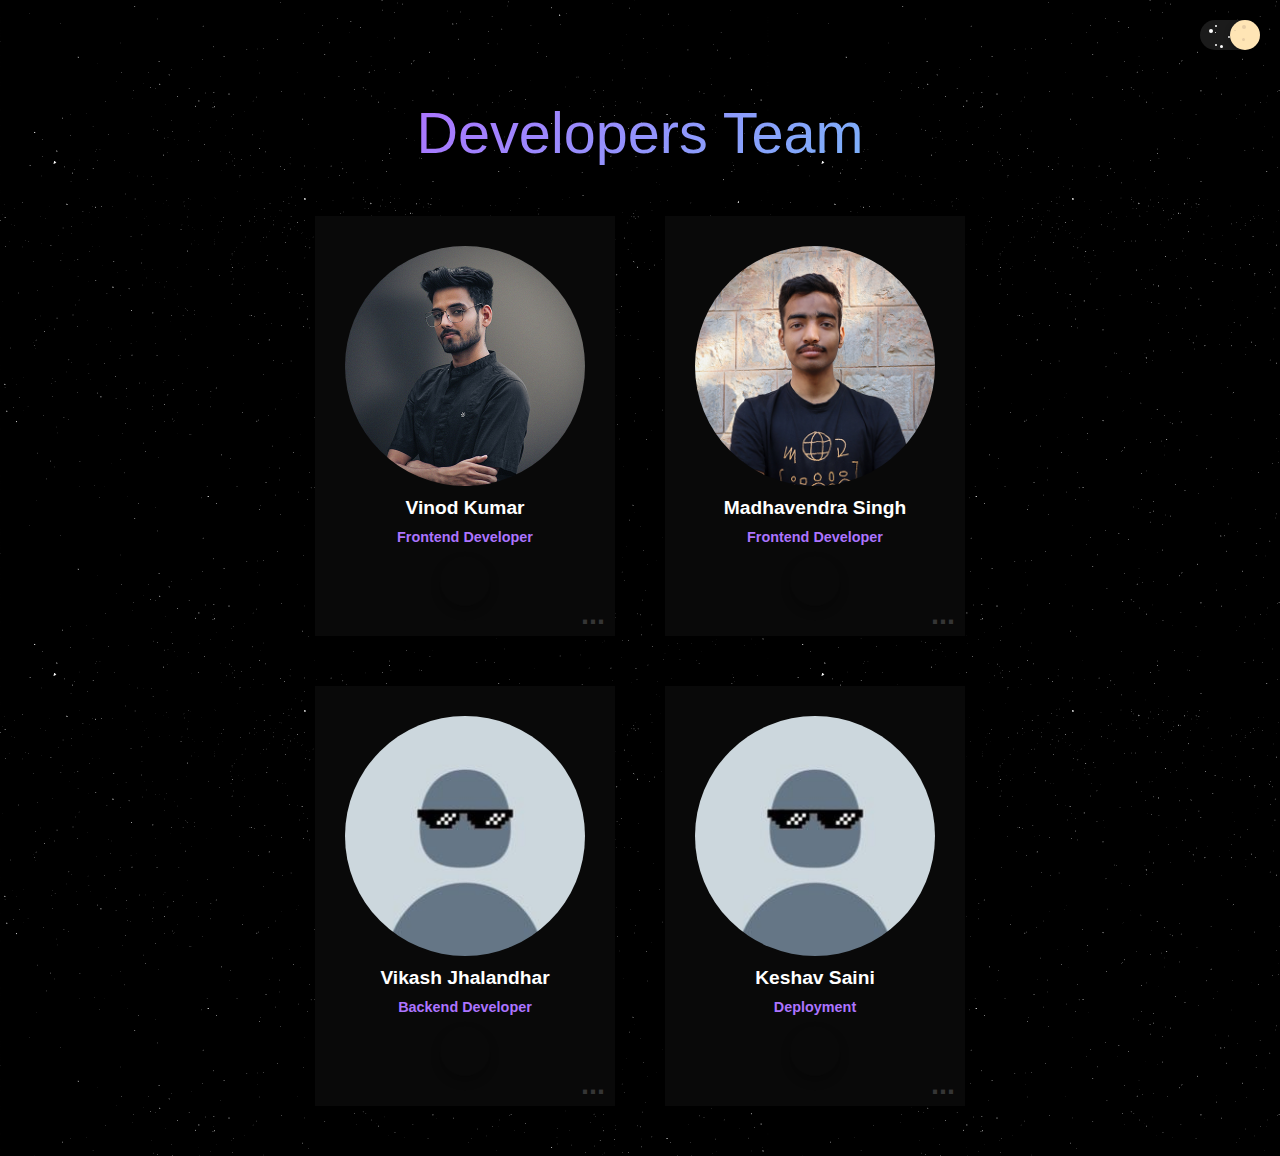
==== developers.html @ 54df7da2 "Initial commit" ====
<!DOCTYPE html>
<html lang="en">
    <head> 
        <meta charset="UTF-8">
        <meta http-equiv="X-UA-Compatible" content="IE=edge">
        <meta name="viewport" content="width=device-width, initial-scale=1.0, user-scalable=no">
        <meta name="theme-color" content="black">
        <title>Aquaregia-Developers</title>
        <link rel="icon" type="image/x-icon" href="faviconjpground.png">
        <!-- aos cdn -->
        <link rel="stylesheet" href="https://unpkg.com/aos@next/dist/aos.css" />
        <!-- stylesheet -->
        <link rel="stylesheet" href="developers.css">
        <!-- fontawesome -->
        <link rel="stylesheet" href="https://use.fontawesome.com/releases/v5.15.4/css/all.css"
            integrity="sha384-DyZ88mC6Up2uqS4h/KRgHuoeGwBcD4Ng9SiP4dIRy0EXTlnuz47vAwmeGwVChigm" crossorigin="anonymous" />
        <!-- Google Fonts link -->
        <link rel="stylesheet" href="https://fonts.googleapis.com/css?family=Sofia">
    
    </head>
<body>
    <header></header> <!-- not using yet -->
    
    <main>
        <div class="stars-moving-background"></div>
        <div class="toggleWrapper">
            <input type="checkbox" class="dn" id="dn" onclick="visualmode()" checked>
            <label for="dn" class="toggle">
                <span class="toggle__handler">
                    <span class="crater crater--1"></span>
                    <span class="crater crater--2"></span>
                    <span class="crater crater--3"></span>
                </span>
                <span class="star star--1"></span>
                <span class="star star--2"></span>
                <span class="star star--3"></span>
                <span class="star star--4"></span>
                <span class="star star--5"></span>
                <span class="star star--6"></span>
            </label>
        </div>



          
        <div class="back-to-home-div"><div id="arrow-left" onclick="history.back()"></div></div> 
        <div class="heading-div"><article>Developers Team</article></div>
        <div class="developers-div">
            <!-- vinod card -->
            <div class="wholecard" id="wholecardvinod" >
            <div class="profile-card"id="vinod">
                <img src="developers photos/vinod.jpg" alt="">
                <article class="name">Vinod Kumar</article>
                <article class="post">Frontend Developer</article>
                <a href="https://wa.link/cqtxen" class="socialoncard"><i class="fab fa-whatsapp"></i></a>
                <article class="more">...</article>
            </div>
            <div class="backside">
                <article class="intro"><p>Hi, I'm Vinod,</p>
                    i prefer simple content structure, clean design pattern and interesting/creative web designs, I love to code from scratch. Checkout my work through my <a href="https://vinodjangid07.github.io/Portfolio/">Portfolio Page.</a>
                </article>
                <a href="tel:+918306469840" class="phone"><i class="fas fa-phone-alt"></i>&nbsp;+918306469840</a>
                <a href="mailto:infovinodjangid@gmail.com" class="mail"><i class="far fa-envelope"></i>&nbsp;infovinodjangid@gmail.com</a>
                <div class="socialsforbackside">
                    <a href="https://www.linkedin.com/in/vinod-jangid-b401111a1/" class="social"><i class="fab fa-linkedin-in"></i></a>

                <a href="https://www.instagram.com/its_.me._vinod/" class="social"><i class="fab fa-instagram"></i></a>

                <a href="https://github.com/vinodjangid07" class="social"><i class="fab fa-github"></i></a>
                </div>
            </div>
        </div>


            <!-- madhavendra card -->
            <div class="wholecard" id="wholecardmadhu"  >
            <div class="profile-card"id="madhu">
                <img src="developers photos/madhavendra.jpg" alt="">
                <article class="name">Madhavendra Singh</article>
                <article class="post">Frontend Developer</article>
                <a href="https://wa.link/rcjdx5" class="socialoncard"><i class="fab fa-whatsapp"></i></a>
                <article class="more">...</article>
            </div>
            <div class="backside">
                <article class="intro"><p>Hi, I'm Madhavendra,</p>Lorem ipsum dolor sit amet consectetur adipisicing elit. Obcaecati impedit officiis quaerat cum, corrupti eos ea distinctio laboriosam a nesciunt!</a>
                </article>
                <a href="tel:+919829620291" class="phone"><i class="fas fa-phone-alt"></i>&nbsp;+919829620291</a>
                <a href="mailto:madhvendrasinghnaruka@gmail.com" class="mail"><i class="far fa-envelope"></i>&nbsp;madhvendrasinghnaruka@gmail.com</a>
                <div class="socialsforbackside">
                    <a href="https://www.linkedin.com/in/madhvendra-naruka-52b52621a" class="social"><i class="fab fa-linkedin-in"></i></a>
                <a href="" class="social"><i class="fab fa-instagram"></i></a>
                <a href="" class="social"><i class="fab fa-github"></i></a>
                </div>
            </div>
        </div>
        </div>

        <!-- backdend dev -->
        <div class="developers-div">
            <!-- vikash card -->
            <div class="wholecard" id="wholecardvikash" >
            <div class="profile-card"id="vikash">
                <img src="developers photos/vikash.jpg" alt="">
                <article class="name">Vikash Jhalandhar</article>
                <article class="post">Backend Developer</article>
                <a href="https://wa.link/cngiwx" class="socialoncard"><i class="fab fa-whatsapp"></i></a>
                <article class="more">...</article>
            </div>
            <div class="backside">
                <article class="intro"><p>Hi, I'm Vikash,</p>Lorem ipsum dolor sit amet consectetur adipisicing elit. Obcaecati impedit officiis quaerat cum, corrupti eos ea distinctio laboriosam a nesciunt!</a>
                </article>
                <a href="tel:+918955770570" class="phone"><i class="fas fa-phone-alt"></i>&nbsp;+918955770570</a>
                <a href="mailto:vikashjalandra05@gmail.com" class="mail"><i class="far fa-envelope"></i>&nbsp;vikashjalandra05@gmail.com</a>
                <div class="socialsforbackside">
                    <a href="https://www.linkedin.com/in/vikash-kumawat-99028a224" class="social"><i class="fab fa-linkedin-in"></i></a>
                <a href="" class="social"><i class="fab fa-instagram"></i></a>
                <a href="" class="social"><i class="fab fa-github"></i></a>
                </div>
            </div>
        </div>




<!-- keshav card -->
            <div class="wholecard" id="wholecardkeshav" >
            <div class="profile-card"id="keshav">
                <img src="developers photos/keshav.jpg" alt="">
                <article class="name">Keshav Saini</article>
                <article class="post">Deployment</article>
                <a href="" class="socialoncard"><i class="fab fa-whatsapp"></i></a>
                <article class="more">...</article>
            </div>
            <div class="backside">
                <article class="intro"><p>Hi, I'm Keshav,</p>Lorem ipsum dolor sit amet consectetur adipisicing elit. Obcaecati impedit officiis quaerat cum, corrupti eos ea distinctio laboriosam a nesciunt!</a>
                </article>
                <a href="" class="phone"><i class="fas fa-phone-alt"></i>&nbsp;+912222222222</a>
                <a href="mailto:Info@basicofscience.com" class="mail"><i class="far fa-envelope"></i>&nbsp;Info@basicofscience.com</a>
                <div class="socialsforbackside">
                    <a href="https://www.linkedin.com/in/thekeshavsaini" class="social"><i class="fab fa-linkedin-in"></i></a>
                <a href="" class="social"><i class="fab fa-instagram"></i></a>
                <a href="" class="social"><i class="fab fa-github"></i></a>
                </div>
            </div>
            </div>
        </div>
        
    </main>


    <footer></footer> <!-- not using yet -->
</body>
<script>

    // for card opening
// const profileCard = document.querySelectorAll('.profile-card');
// const div = document.querySelectorAll('.wholecard');
const vinod = document.getElementById('vinod');
const madhu = document.getElementById('madhu');
const vikash = document.getElementById('vikash');
const keshav = document.getElementById('keshav');

vinod.addEventListener('click',vinodcard);

function vinodcard(){
    vinod.nextElementSibling.classList.toggle('active');
    document.getElementById('wholecardvinod').classList.toggle('wholecardvinodscale');
    document.getElementById('wholecardmadhu').classList.remove('wholecardmadhuscale');
    document.getElementById('wholecardvikash').classList.remove('wholecardvikashscale');
    document.getElementById('wholecardkeshav').classList.remove('wholecardkeshavscale');
    madhu.nextElementSibling.classList.remove('active');
    vikash.nextElementSibling.classList.remove('active');
    keshav.nextElementSibling.classList.remove('active');
}

madhu.addEventListener('click',madhucard);

function madhucard(){
    madhu.nextElementSibling.classList.toggle('active');
    document.getElementById('wholecardmadhu').classList.toggle('wholecardmadhuscale');
    document.getElementById('wholecardvinod').classList.remove('wholecardvinodscale');
    document.getElementById('wholecardvikash').classList.remove('wholecardvikashscale');
    document.getElementById('wholecardkeshav').classList.remove('wholecardkeshavscale');
    vinod.nextElementSibling.classList.remove('active');
    vikash.nextElementSibling.classList.remove('active');
    keshav.nextElementSibling.classList.remove('active');
}
vikash.addEventListener('click',vikashcard);

function vikashcard(){
    vikash.nextElementSibling.classList.toggle('active');
     document.getElementById('wholecardvikash').classList.toggle('wholecardvikashscale');
    document.getElementById('wholecardmadhu').classList.remove('wholecardmadhuscale');
    document.getElementById('wholecardvinod').classList.remove('wholecardvinodscale');
    document.getElementById('wholecardkeshav').classList.remove('wholecardkeshavscale');
    madhu.nextElementSibling.classList.remove('active');
    vinod.nextElementSibling.classList.remove('active');
    keshav.nextElementSibling.classList.remove('active');
}

keshav.addEventListener('click',keshavcard);

function keshavcard(){
    keshav.nextElementSibling.classList.toggle('active');
    document.getElementById('wholecardkeshav').classList.toggle('wholecardkeshavscale');
    document.getElementById('wholecardmadhu').classList.remove('wholecardmadhuscale');
    document.getElementById('wholecardvikash').classList.remove('wholecardvikashscale');
    document.getElementById('wholecardvinod').classList.remove('wholecardvinodscale');
    madhu.nextElementSibling.classList.remove('active');
    vikash.nextElementSibling.classList.remove('active');
    vinod.nextElementSibling.classList.remove('active');
}


// dark mode
function visualmode(){
    document.body.classList.toggle('light-mode');
    }







    
// profileCard.forEach((item) =>
// item.addEventListener('click',activeTab));


// function activeTab(){
//         this.nextElementSibling.classList.toggle('active');
// }

</script>
<script src="https://unpkg.com/aos@next/dist/aos.js"></script>
<script>
  AOS.init();
</script>
</html>
---- developers.css ----
* {
    box-sizing: border-box;
    margin: 0;
    padding: 0;
}
*::selection {
    background-color: transparent;
}

*::-moz-selection {
    background: transparent;
}
 
* {
    -webkit-user-select: none;
    -moz-user-select: none;
    -ms-user-select: none;
    user-select: none;

}

* {
    -webkit-tap-highlight-color: transparent;
}


html {
    font-size: 62.5%;
    scroll-behavior: smooth;
}
:root{
    font-family: Whitney, -apple-system, BlinkMacSystemFont, Segoe UI, Roboto, Helvetica, Arial, sans-serif;
    cursor:default;
    --color-white: #fff;
    --color-black: rgb(9, 9, 9);
    --color-dark-mode:#090909;
    --color-light-mode:#ece7e1;
    --color-ddd-color: #ddd;
    --color-gray: #c4c4c4;
    --color-purple: #8000ff;
    --color-light-purple: rgb(172, 116, 255);
    --color-light-blue: #6bc5f8;
    --color-profilecardlight-shadow:rgba(128, 128, 128, 0.289);
    --color-profilecarddark-shadow:rgba(0, 0, 0, 0.289);
    --color-socialsonback:rgb(179, 179, 179);

}
body{
    background-color: var(--color-white);
    background-image: url(Stars-background-dark.svg);
    background-size: 60%;
    overflow-x: hidden;
}
/* for light mode */
.light-mode{
    background-color: var(--color-light-mode);
    background-image: none;
    --color-dark-mode:#ece7e1;
    --color-black: #fff;
    --color-white: #000;
    --color-ddd-color: rgb(31, 31, 31);
    --color-profilecardlight-shadow:rgba(128, 128, 128, 0.289);
    --color-socialsonback:rgb(25, 25, 25);
}

  
.toggleWrapper {
    position: absolute;
    top: 20px;
    right: 20px;
    /* overflow: hidden; */
    color: white;
  }
  
  .toggleWrapper input {
    position: absolute;
    left: -99em;
    display: none;
  }
  
  .toggle {
    cursor: pointer;
    display: inline-block;
    position: relative;
    width: 60px;
    height: 30px;
    background-color: #83d8ff;
    border-radius: 84px;
    transition: background-color 200ms cubic-bezier(0.445, 0.05, 0.55, 0.95);
  }

  
  .toggle__handler {
    display: inline-block;
    position: relative;
    z-index: 1;
    top: 0px;
    left: 0px;
    width: 30px;
    height: 30px;
    background-color: #ffcf96;
    border-radius: 50px;
    box-shadow: 0 2px 6px rgba(0, 0, 0, .3);
    transition: all 400ms cubic-bezier(0.68, -0.55, 0.265, 1.55);
    transform: rotate(-45deg);
  }
  
  .toggle__handler .crater {
    position: absolute;
    background-color: #e8cda5;
    opacity: 0;
    transition: opacity 200ms ease-in-out;
    border-radius: 100%;
  }
  
  .toggle__handler .crater--1 {
    top: 10px;
    left: 4px;
    width: 2px;
    height: 1px;
  }
  
  .toggle__handler .crater--2 {
    top: 18px;
    left: 12px;
    width: 3px;
    height: 3px;
  }
  
  .toggle__handler .crater--3 {
    top: 5px;
    left: 12px;
    width: 4px;
    height: 4px;
  }
  
  .star {
    position: absolute;
    background-color: #fff;
    transition: all 300ms cubic-bezier(0.445, 0.05, 0.55, 0.95);
    border-radius: 50%;
  }
  
  .star--1 {
    top: 5px;
    left: 15px;
    z-index: 0;
    width: 12px;
    height: 1px;
  }
  
  .star--2 {
    top: 9px;
    left: 14px;
    z-index: 1;
    width: 15px;
    height: 1px;
  }
  
  .star--3 {
    top: 24px;
    left: 22px;
    z-index: 0;
    width: 15px;
    height: 1px;
  }
  
  .star--4, .star--5, .star--6 {
    opacity: 0;
    transition: all 300ms 0 cubic-bezier(0.445, 0.05, 0.55, 0.95);
  }
  
  .star--4 {
    top: 12px;
    left: 15px;
    z-index: 0;
    width: 1px;
    height: 1px;
    transform: translate3d(3px, 0, 0);
  }
  
  .star--5 {
    top: 25px;
    left: 20px;
    z-index: 0;
    width: 3px;
    height: 3px;
    transform: translate3d(3px, 0, 0);
  }
  
  .star--6 {
    top: 16px;
    left: 28px;
    z-index: 0;
    width: 2px;
    height: 2px;
    transform: translate3d(3px, 0, 0);
  }
  
  input:checked + .toggle {
    background-color: rgb(27, 27, 27);
  }
  
  input:checked + .toggle:before {
    color: rgb(27, 27, 27);
  }
  
  input:checked + .toggle:after {
    color: #fff;
  }
  
  input:checked + .toggle .toggle__handler {
    background-color: #ffe5b5;
    transform: translate3d(30px, 0, 0) rotate(0);
  }
  
  input:checked + .toggle .toggle__handler .crater {
    opacity: 1;
  }
  
  input:checked + .toggle .star--1 {
    width: 2px;
    height: 2px;
  }
  
  input:checked + .toggle .star--2 {
    width: 4px;
    height: 4px;
    transform: translate3d(-5px, 0, 0);
  }
  
  input:checked + .toggle .star--3 {
    width: 2px;
    height: 2px;
    transform: translate3d(-7px, 0, 0);
  }
  
  input:checked + .toggle .star--4, input:checked + .toggle .star--5, input:checked + .toggle .star--6 {
    opacity: 1;
    transform: translate3d(0, 0, 0);
  }
  
  input:checked + .toggle .star--4 {
    transition: all 300ms 200ms cubic-bezier(0.445, 0.05, 0.55, 0.95);
  }
  
  input:checked + .toggle .star--5 {
    transition: all 300ms 300ms cubic-bezier(0.445, 0.05, 0.55, 0.95);
  }
  
  input:checked + .toggle .star--6 {
    transition: all 300ms 400ms cubic-bezier(0.445, 0.05, 0.55, 0.95);
  }
   

.back-to-home-div{
    position: absolute;
    top: 0px;
    left:5px;
    padding-left: 0px;
    display: flex;
    align-items: center;
    justify-content: flex-start;
    width: 100%;
    height: 10vh;
    display: none;
  }

  #arrow-left{
    background-color:var(--color-white);
    background-image: url(arrow-left.png);
    border-radius: 50%;
    background-size: 70%;
    background-position: center;
    background-repeat: no-repeat;
    height: 70px;
    width: 70px;
    text-decoration: none;
    cursor: pointer;
    filter: invert(1);
  }

.heading-div{
    margin: 100px 0px 50px 0px;
    width: 100%;
    display: flex;
    align-items: center;
    justify-content: center;
    font-weight: 500;
}

.heading-div article{
    font-size: 6rem;
    color: var(--color-white);
    background: -webkit-linear-gradient(135deg,var(--color-light-blue),var(--color-light-purple),var(--color-light-blue),var(--color-light-purple));
    background: linear-gradient(-45deg,var(--color-light-blue),var(--color-light-purple),var(--color-light-blue),var(--color-light-purple));
    background-clip: text;
    -webkit-background-clip: text;
    -webkit-text-fill-color: transparent;
    background-size: 400% 400%;
    -webkit-animation: gradient 3s ease infinite;
    animation: gradient 3s ease infinite;
}

@keyframes gradient {
    0% {
        background-position: 0 50%;
    }
    50% {
        background-position: 100% 50%;
    }
    
    100% {
        background-position: 0 50%;
    }
}

.developers-div{
    width: 80%;
    margin: auto;
    height: fit-content;
    display: flex;
    align-items: center;
    justify-content: space-around;
    gap: 50px;
    margin-bottom: 50px;
    z-index: -1;
    flex-wrap: wrap;
}

.wholecard{
    width: fit-content;
    height: fit-content;
    display: flex;
    position: relative;
}
.profile-card{
    width: 300px;
    height: 420px;
    background-color: var(--color-black);
    box-shadow:0px 5px 10px var(--color-profilecarddark-shadow);
    display: flex;
    flex-direction: column;
    align-items: center;
    justify-content: space-between;
    padding: 30px;
    position: relative;
    z-index: 3;
    transition-duration: .5s;
}

.profile-card img{
    width: 100%;
    border-radius: 50%;
}
.name{
    color: var(--color-white);
    font-size: 2rem;
    font-weight: 700;
    text-decoration: none;
}
.post{
    color: rgb(172, 116, 255);
    font-size: 1.5rem;
    font-weight: 700;
}
.socialoncard{
    text-decoration: none;
    font-size: 3rem;
    color: var(--color-white);
    height: 50px;
    width: 50px;
    display: flex;
    align-items: center;
    justify-content: center;
    border-radius: 50%;
    box-shadow: 0px 5px 10px var(--color-profilecarddark-shadow);
    transition-duration: .3s;
}
.socialoncard:hover{
    background-color: var(--color-white);
    color: var(--color-black);
    transition-duration: .3s;
}
.more{
    position: absolute;
    bottom: 0;
    right: 0;
    font-size: 3rem;
    font-weight: 900;
    color: rgb(53, 53, 53);
    padding: 5px 10px;
}

.backside{
    position: absolute;
    left: 0;
    top: 0;
    width: 300px;
    height: 420px;
    background-color: var(--color-black);
    box-shadow:0px 5px 10px var(--color-profilecarddark-shadow);
    display: flex;
    flex-direction: column;
    align-items: center;
    justify-content: flex-start;
    transform-origin: left;
    transition-duration: .5s;
    padding: 40px;
    gap: 20px;
    z-index: 1;
}
.active{
    transform: translateX(100%);
    opacity: 1;
    transition-duration: .5s;
}
.intro{
    font-size: 1.5rem;
    font-weight: 500;
    color: var(--color-white);
}

.intro p{
    font-size: 1.7rem;
    color: rgb(172, 116, 255);
}
.intro a {
    color: rgb(3, 128, 177);
    cursor: pointer;
}
.phone{
    width: 100%;
    color: var(--color-white);
    font-size: 1.5rem;
    text-decoration: none;
    font-weight: 500;
    display: flex;
    align-items: center;
    justify-content: flex-start;
   
}
.mail{
    width: 100%;
    color: var(--color-white);
    font-size: 1.5rem;
    text-decoration: none;
    font-weight: 500;  
    display: flex;
    word-break:break-all;
}
.phone i,.mail i{
    font-size: 2rem;
    font-weight: 900;
    color: rgb(172, 116, 255);
}
.socialsforbackside{
    width: 100%;
    position: absolute;
    bottom: 0;
    left: 0;
    display: flex;
    gap: 20px;
    align-items: center;
    justify-content: center;
    padding: 20px;
}
.social i{
    font-size: 3rem;
    color: var(--color-socialsonback);
    font-weight: 900;
}
.social i:hover{
    color: rgb(172, 116, 255);
}

/* responsive code below*/
@media screen and (max-width:1920px) {
    html {
        font-size: 60%;
    }
}
@media screen and (max-width:1500px) {
    html {
        font-size: 60%;
    }
    .wholecard{
        display: flex;
        flex-direction: column;
    }
    .backside{
        left: 0;
        top: 0; 
    }
    .active{
        transform: translateY(100%);
        opacity: 1;
        transition-duration: .5s;
    }
    .wholecardvinodscale{
        margin-bottom: 420px;
        animation: marginbottom .3s linear;
    }
    .wholecardmadhuscale{
        margin-bottom: 420px;
        animation: marginbottom .3s linear;
    }
    .wholecardvikashscale{
        margin-bottom: 420px;
        animation: marginbottom .3s linear;
    }
    .wholecardkeshavscale{
        margin-bottom: 420px;
        animation: marginbottom .3s linear;
    }
    @keyframes marginbottom {
        0%{
            margin-bottom: 0;
        }
    }


    .developers-div{
        align-items: flex-start;
        /* flex-direction: column; */
        justify-content: center;
    }
    
}
@media screen and (max-width:1200px) {
    html {
        font-size: 60%;
    }
    
}

@media screen and (max-width:998px) {
    html {
        font-size: 55%;
    }
    #wholecardvinod{
        order: 2;
    }
    #wholecardmadhu{
        order: 1;
    }
}

@media screen and (max-width:768px) {
    html {
        font-size: 50%;
    }
   
}

@media screen and (max-width:500px) {
    html {
        font-size: 50%;  
    }
    .heading-div article{
        font-size: 4.5rem;
    }
    .developers-div{
        gap: 10px;
    }

}


@media screen and (max-width:430px) {
    html {
        font-size: 48%;
    }
   
    .heading-div article{
        font-size: 4rem;
    }
}

@media screen and (max-width:385px) {
    html {
        font-size: 46%;
    }
    .developers-div{
        padding: 0;
    }
    .profile-card{
        width: 100%;
        height: fit-content;
        gap: 15px;
    }
    .backside{
        width: 100%;
    }
}
@media screen and (max-width:300px) {
    html {
        font-size: 43%;
    }
}

/* responsive code above */
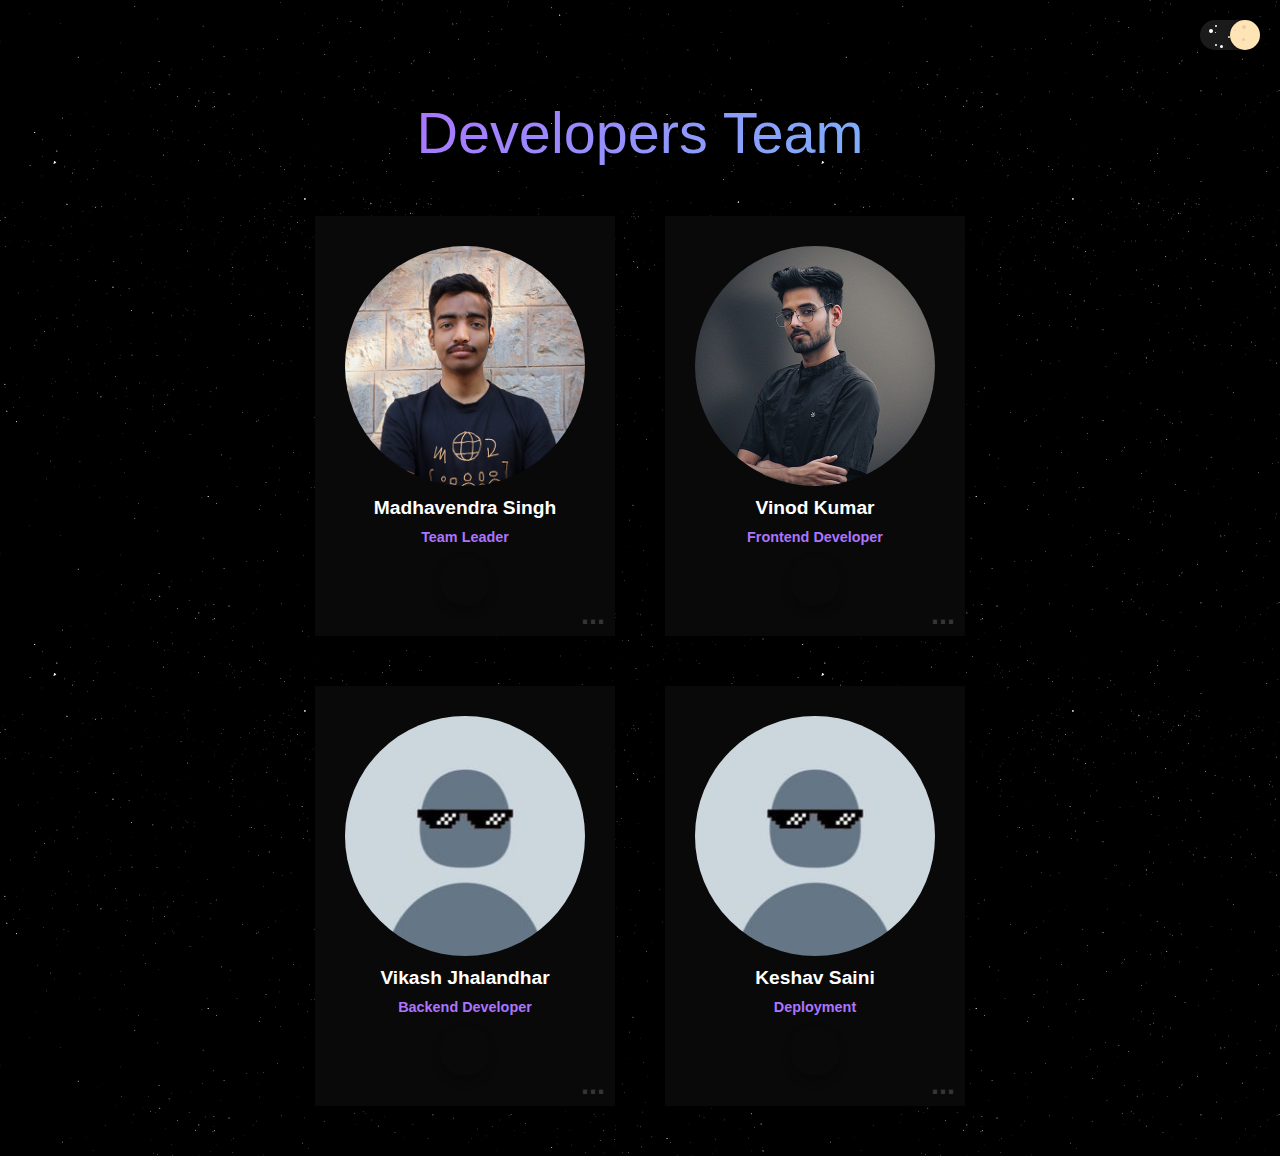
==== commit 062a0ce5: "change in developers page" ====
--- a/developers.html
+++ b/developers.html
@@ -46,6 +46,27 @@
         <div class="back-to-home-div"><div id="arrow-left" onclick="history.back()"></div></div> 
         <div class="heading-div"><article>Developers Team</article></div>
         <div class="developers-div">
+             <!-- madhavendra card -->
+             <div class="wholecard" id="wholecardmadhu"  >
+                <div class="profile-card"id="madhu">
+                    <img src="developers photos/madhavendra.jpg" alt="">
+                    <article class="name">Madhavendra Singh</article>
+                    <article class="post">Team Leader</article>
+                    <a href="https://wa.link/rcjdx5" class="socialoncard"><i class="fab fa-whatsapp"></i></a>
+                    <article class="more">...</article>
+                </div>
+                <div class="backside">
+                    <article class="intro"><p>Hi, I'm Madhavendra,</p>Lorem ipsum dolor sit amet consectetur adipisicing elit. Obcaecati impedit officiis quaerat cum, corrupti eos ea distinctio laboriosam a nesciunt!</a>
+                    </article>
+                    <a href="tel:+919829620291" class="phone"><i class="fas fa-phone-alt"></i>&nbsp;+919829620291</a>
+                    <a href="mailto:madhvendrasinghnaruka@gmail.com" class="mail"><i class="far fa-envelope"></i>&nbsp;madhvendrasinghnaruka@gmail.com</a>
+                    <div class="socialsforbackside">
+                        <a href="https://www.linkedin.com/in/madhvendra-naruka-52b52621a" class="social"><i class="fab fa-linkedin-in"></i></a>
+                    <a href="" class="social"><i class="fab fa-instagram"></i></a>
+                    <a href="" class="social"><i class="fab fa-github"></i></a>
+                    </div>
+                </div>
+            </div>
             <!-- vinod card -->
             <div class="wholecard" id="wholecardvinod" >
             <div class="profile-card"id="vinod">
@@ -70,30 +91,10 @@
                 </div>
             </div>
         </div>
-
-
-            <!-- madhavendra card -->
-            <div class="wholecard" id="wholecardmadhu"  >
-            <div class="profile-card"id="madhu">
-                <img src="developers photos/madhavendra.jpg" alt="">
-                <article class="name">Madhavendra Singh</article>
-                <article class="post">Frontend Developer</article>
-                <a href="https://wa.link/rcjdx5" class="socialoncard"><i class="fab fa-whatsapp"></i></a>
-                <article class="more">...</article>
-            </div>
-            <div class="backside">
-                <article class="intro"><p>Hi, I'm Madhavendra,</p>Lorem ipsum dolor sit amet consectetur adipisicing elit. Obcaecati impedit officiis quaerat cum, corrupti eos ea distinctio laboriosam a nesciunt!</a>
-                </article>
-                <a href="tel:+919829620291" class="phone"><i class="fas fa-phone-alt"></i>&nbsp;+919829620291</a>
-                <a href="mailto:madhvendrasinghnaruka@gmail.com" class="mail"><i class="far fa-envelope"></i>&nbsp;madhvendrasinghnaruka@gmail.com</a>
-                <div class="socialsforbackside">
-                    <a href="https://www.linkedin.com/in/madhvendra-naruka-52b52621a" class="social"><i class="fab fa-linkedin-in"></i></a>
-                <a href="" class="social"><i class="fab fa-instagram"></i></a>
-                <a href="" class="social"><i class="fab fa-github"></i></a>
-                </div>
-            </div>
-        </div>
-        </div>
+    </div>
+
+
+           
 
         <!-- backdend dev -->
         <div class="developers-div">
--- a/developers.css
+++ b/developers.css
@@ -538,12 +538,7 @@
     html {
         font-size: 55%;
     }
-    #wholecardvinod{
-        order: 2;
-    }
-    #wholecardmadhu{
-        order: 1;
-    }
+
 }
 
 @media screen and (max-width:768px) {
